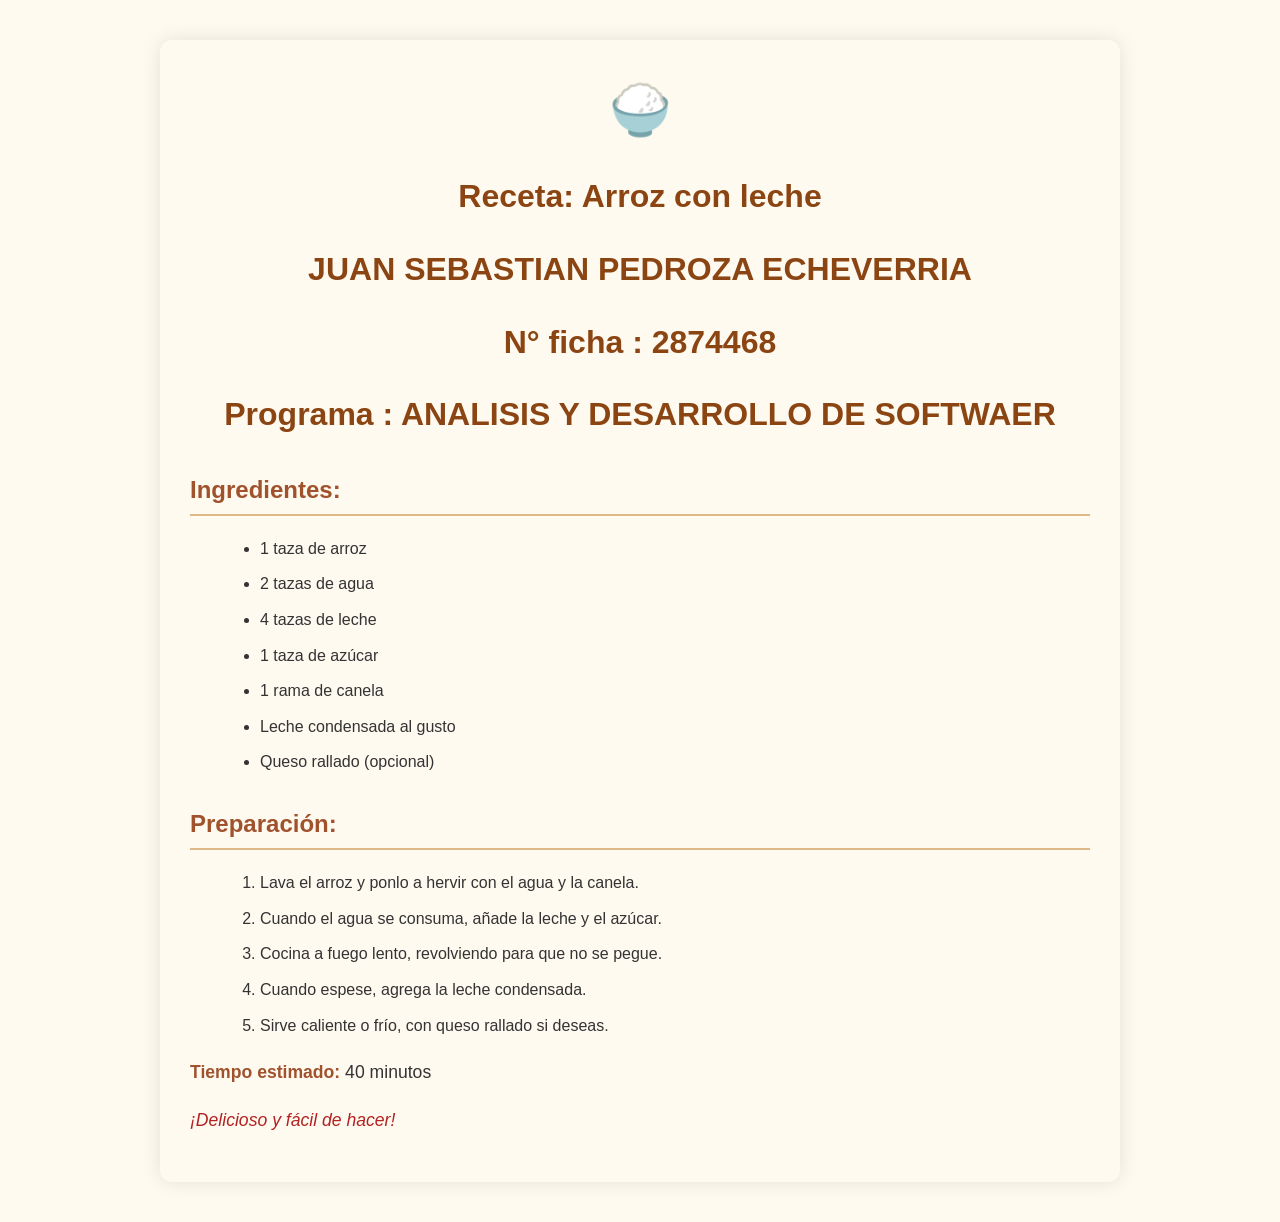
==== src/templates/index.html @ 8c2f3fe5 "Estructura actualizada: src, static, templates, css y otros cambios" ====
<!DOCTYPE html>
<html lang="es">
<head>
  <meta charset="UTF-8">
  <link rel="stylesheet" href="../static/index.css">
  <title>Receta: Arroz con leche- JUAN SEBASTIAN PEDROZA ECHEVERRIA</title>
</head>
<body>
  <h1>Receta: Arroz con leche</h1>
  <h1>JUAN SEBASTIAN PEDROZA ECHEVERRIA</h1>
  <H1>N° ficha : 2874468</H1>
  <h1>Programa : ANALISIS Y DESARROLLO DE SOFTWAER</h1>

  <h2>Ingredientes:</h2>
  <ul>
    <li>1 taza de arroz</li>
    <li>2 tazas de agua</li>
    <li>4 tazas de leche</li>
    <li>1 taza de azúcar</li>
    <li>1 rama de canela</li>
    <li>Leche condensada al gusto</li>
    <li>Queso rallado (opcional)</li>
  </ul>

  <h2>Preparación:</h2>
  <ol>
    <li>Lava el arroz y ponlo a hervir con el agua y la canela.</li>
    <li>Cuando el agua se consuma, añade la leche y el azúcar.</li>
    <li>Cocina a fuego lento, revolviendo para que no se pegue.</li>
    <li>Cuando espese, agrega la leche condensada.</li>
    <li>Sirve caliente o frío, con queso rallado si deseas.</li>
  </ol>

  <p><strong>Tiempo estimado:</strong> 40 minutos</p>
  <p><em>¡Delicioso y fácil de hacer!</em></p>
</body>
</html>
---- src/static/index.css ----
/* index.css */

body {
font-family: "Segoe UI", Tahoma, Geneva, Verdana, sans-serif;
background: #fffaf0;
color: #333;
max-width: 900px;
margin: 40px auto;
padding: 30px;
box-shadow: 0 0 20px rgba(0, 0, 0, 0.1);
border-radius: 12px;
line-height: 1.6;
}

h1 {
color: #8b4513;
text-align: center;
margin-bottom: 10px;
}

h2 {
color: #a0522d;
margin-top: 30px;
border-bottom: 2px solid #deb887;
padding-bottom: 5px;
}

ul,
ol {
margin-left: 30px;
}

li {
margin-bottom: 10px;
}

strong {
color: #a0522d;
}

em {
color: #b22222;
font-style: italic;
}

p {
font-size: 1.1em;
margin-top: 20px;
}

body::before {
content: "🍚";
font-size: 50px;
display: block;
text-align: center;
margin-bottom: 20px;
}

/* Responsive Design */
@media (max-width: 600px) {
body {
    margin: 20px;
    padding: 20px;
}

h1 {
    font-size: 1.4em;
}

h2 {
    font-size: 1.2em;
}

p {
    font-size: 1em;
}
}
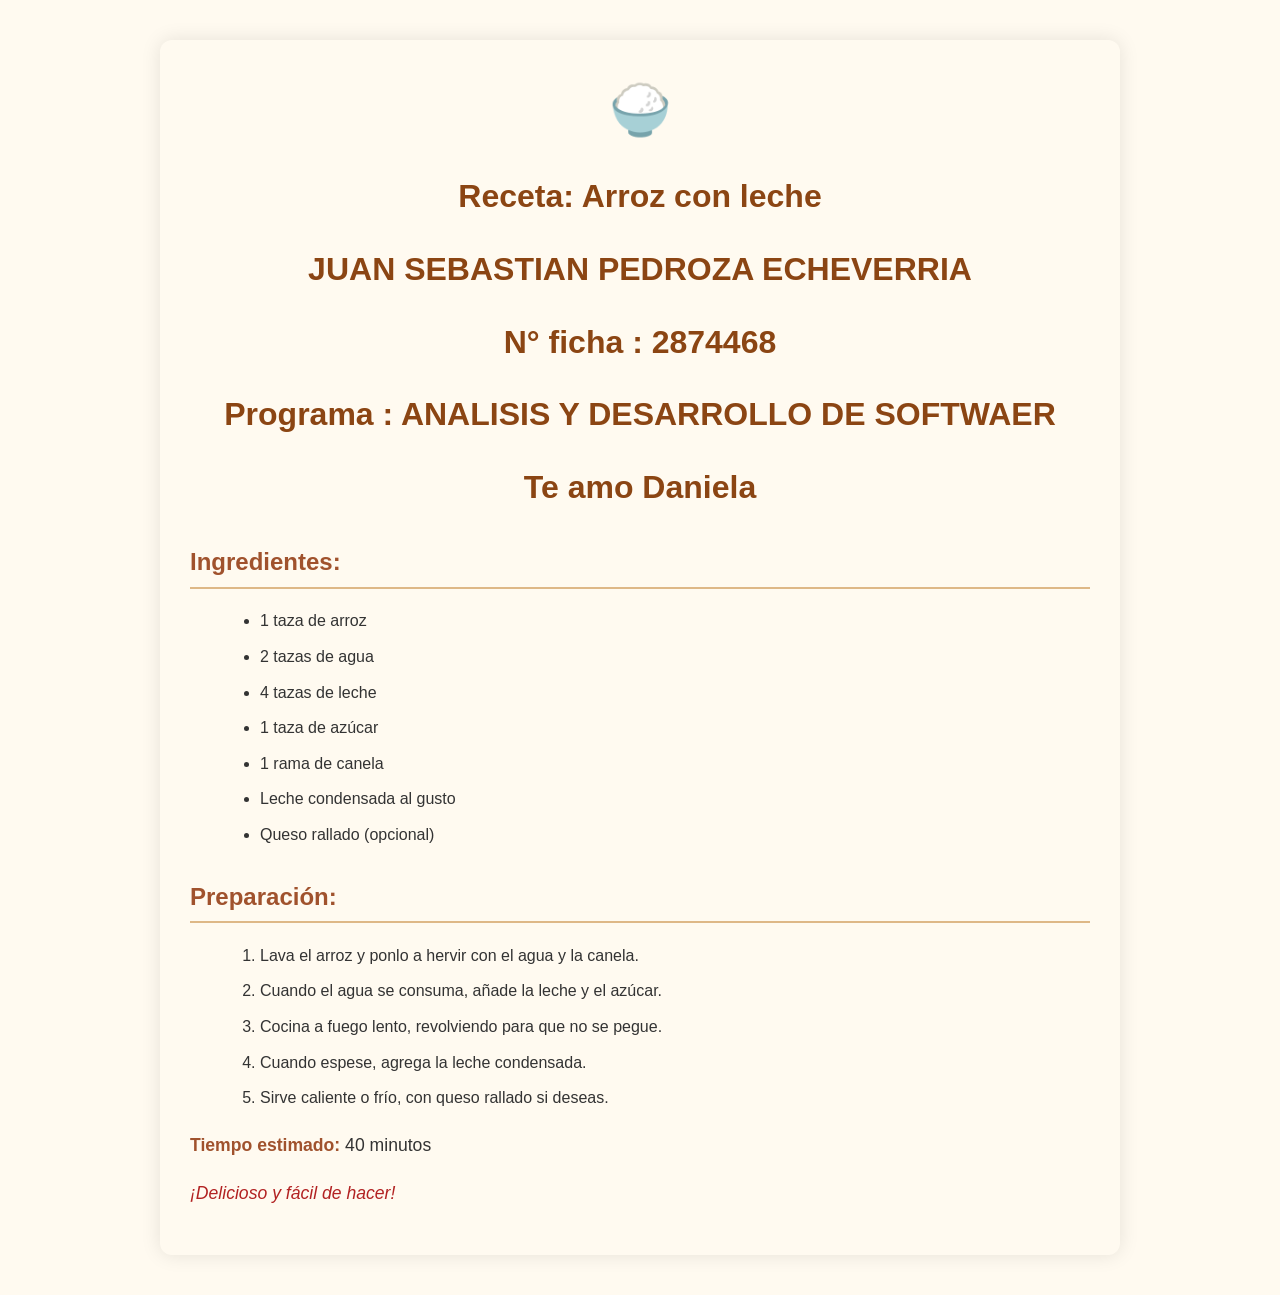
==== commit 8e24aede: "Cambio en la rama Andres_Gonzalez" ====
--- a/src/templates/index.html
+++ b/src/templates/index.html
@@ -10,6 +10,7 @@
   <h1>JUAN SEBASTIAN PEDROZA ECHEVERRIA</h1>
   <H1>N° ficha : 2874468</H1>
   <h1>Programa : ANALISIS Y DESARROLLO DE SOFTWAER</h1>
+  <h1>Te amo Daniela</h1>
 
   <h2>Ingredientes:</h2>
   <ul>
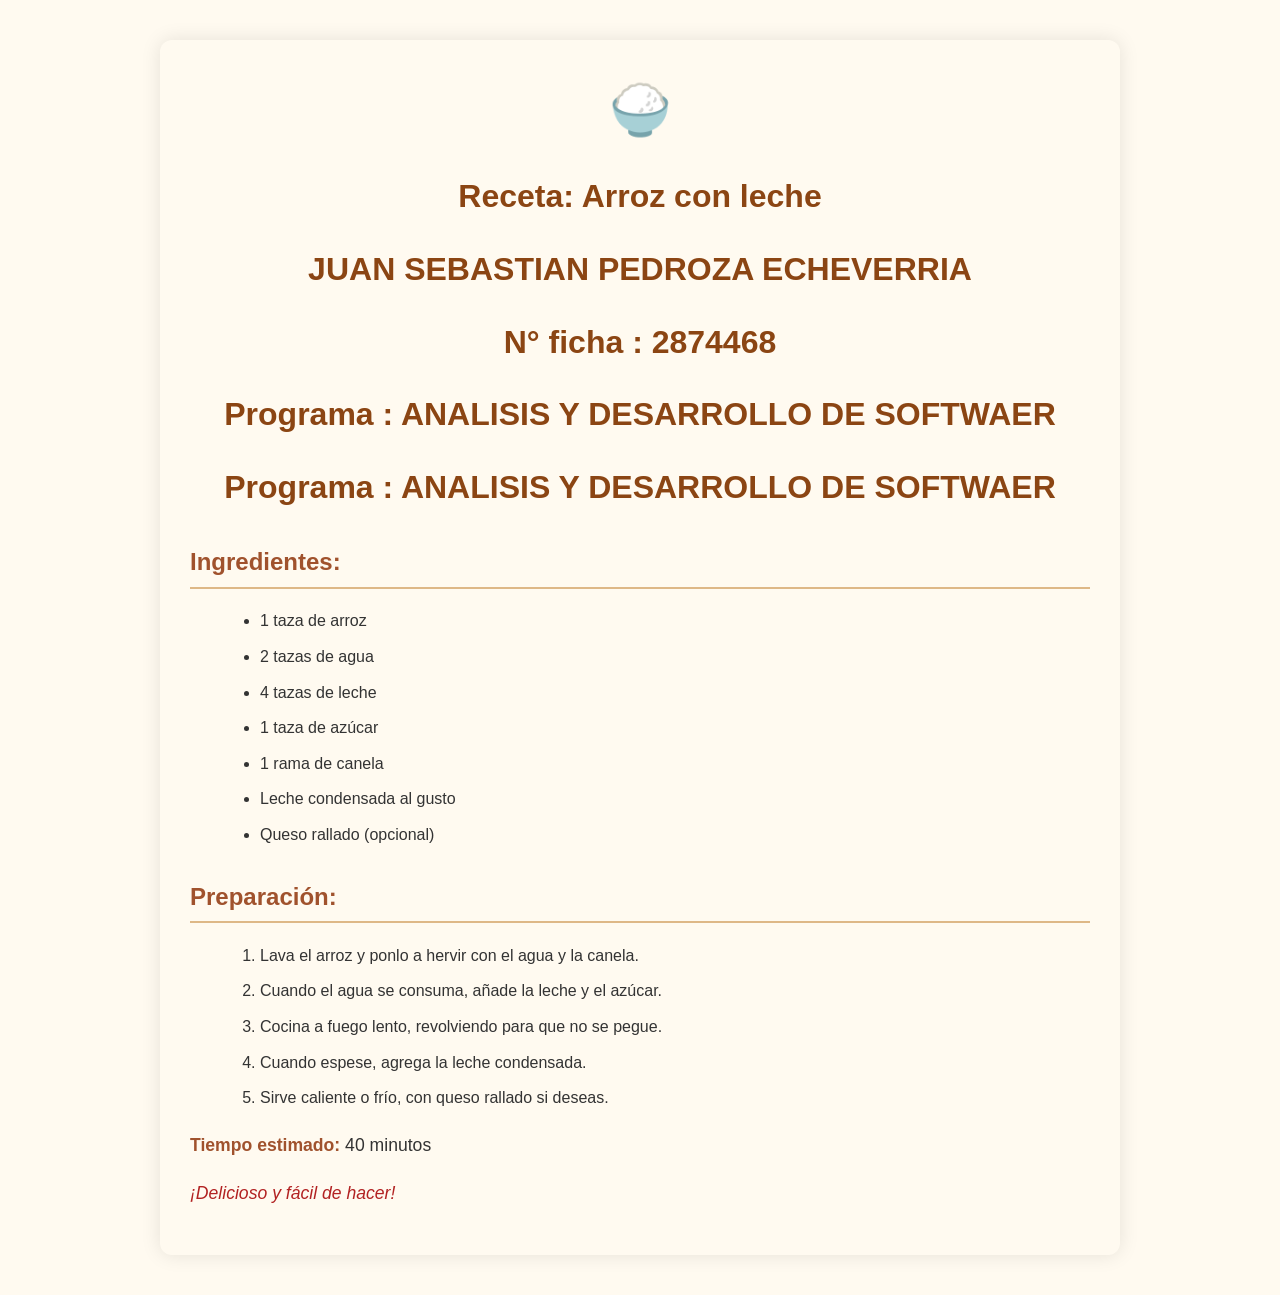
==== commit 0017819e: "cambio en la rama de sebastian" ====
--- a/src/templates/index.html
+++ b/src/templates/index.html
@@ -10,7 +10,8 @@
   <h1>JUAN SEBASTIAN PEDROZA ECHEVERRIA</h1>
   <H1>N° ficha : 2874468</H1>
   <h1>Programa : ANALISIS Y DESARROLLO DE SOFTWAER</h1>
-  <h1>Te amo Daniela</h1>
+  <h1>Programa : ANALISIS Y DESARROLLO DE SOFTWAER</h1>
+  
 
   <h2>Ingredientes:</h2>
   <ul>
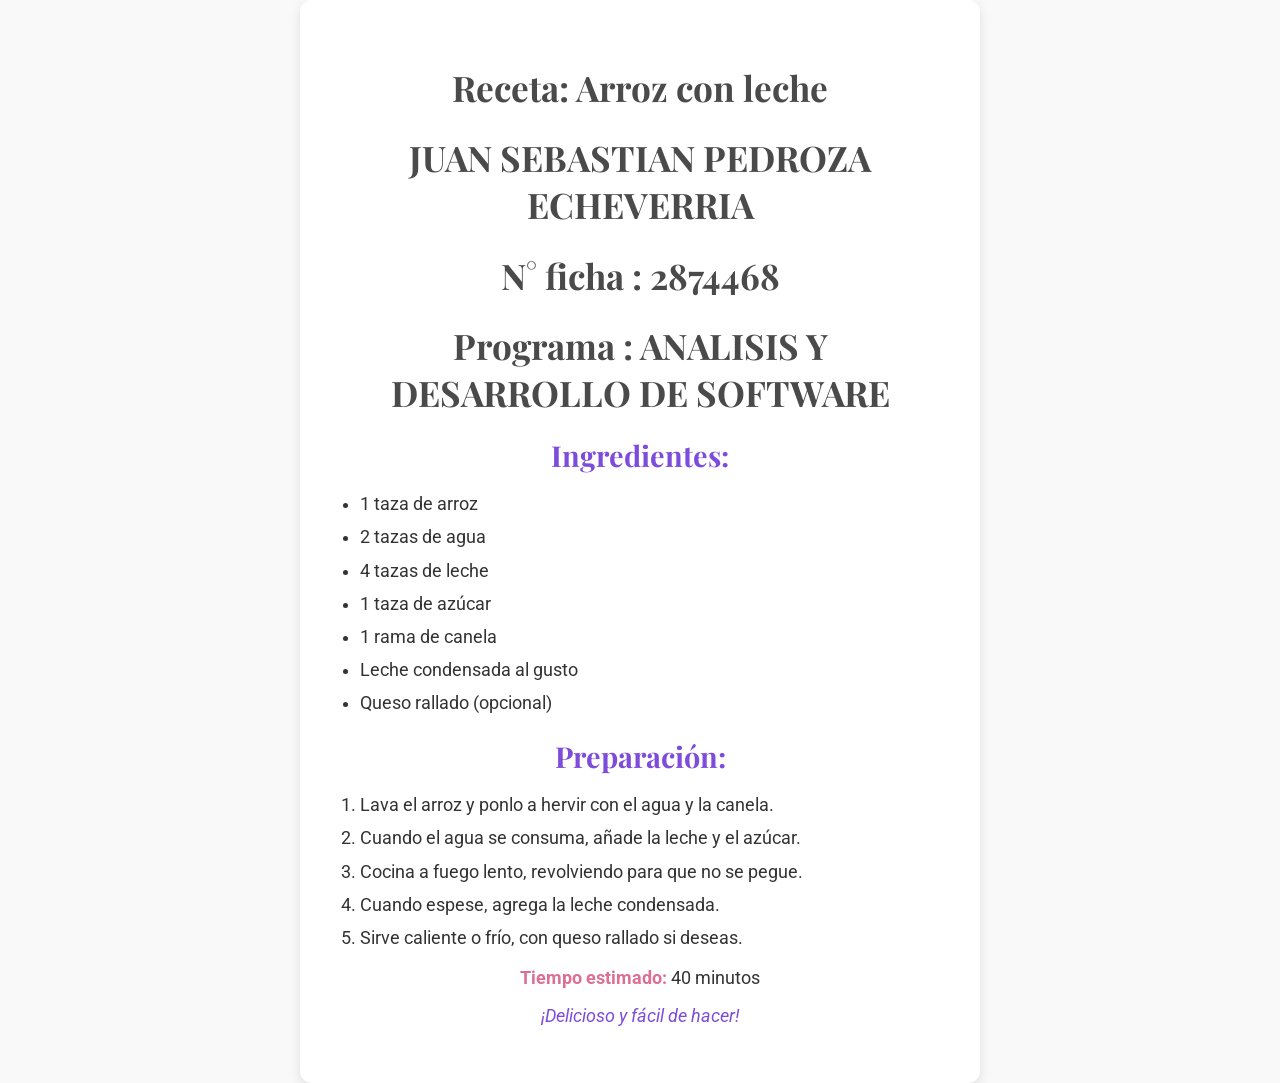
==== commit dc19c604: "Cambio Andres_Gonzalez" ====
--- a/src/templates/index.html
+++ b/src/templates/index.html
@@ -3,37 +3,37 @@
 <head>
   <meta charset="UTF-8">
   <link rel="stylesheet" href="../static/index.css">
-  <title>Receta: Arroz con leche- JUAN SEBASTIAN PEDROZA ECHEVERRIA</title>
+  <title>Receta: Arroz con leche - JUAN SEBASTIAN PEDROZA ECHEVERRIA</title>
 </head>
 <body>
-  <h1>Receta: Arroz con leche</h1>
-  <h1>JUAN SEBASTIAN PEDROZA ECHEVERRIA</h1>
-  <H1>N° ficha : 2874468</H1>
-  <h1>Programa : ANALISIS Y DESARROLLO DE SOFTWAER</h1>
-  <h1>Programa : ANALISIS Y DESARROLLO DE SOFTWAER</h1>
-  
+  <div> <!-- Este div es el contenedor principal -->
+    <h1>Receta: Arroz con leche</h1>
+    <h1>JUAN SEBASTIAN PEDROZA ECHEVERRIA</h1>
+    <h1>N° ficha : 2874468</h1>
+    <h1>Programa : ANALISIS Y DESARROLLO DE SOFTWARE</h1>
 
-  <h2>Ingredientes:</h2>
-  <ul>
-    <li>1 taza de arroz</li>
-    <li>2 tazas de agua</li>
-    <li>4 tazas de leche</li>
-    <li>1 taza de azúcar</li>
-    <li>1 rama de canela</li>
-    <li>Leche condensada al gusto</li>
-    <li>Queso rallado (opcional)</li>
-  </ul>
+    <h2>Ingredientes:</h2>
+    <ul>
+      <li>1 taza de arroz</li>
+      <li>2 tazas de agua</li>
+      <li>4 tazas de leche</li>
+      <li>1 taza de azúcar</li>
+      <li>1 rama de canela</li>
+      <li>Leche condensada al gusto</li>
+      <li>Queso rallado (opcional)</li>
+    </ul>
 
-  <h2>Preparación:</h2>
-  <ol>
-    <li>Lava el arroz y ponlo a hervir con el agua y la canela.</li>
-    <li>Cuando el agua se consuma, añade la leche y el azúcar.</li>
-    <li>Cocina a fuego lento, revolviendo para que no se pegue.</li>
-    <li>Cuando espese, agrega la leche condensada.</li>
-    <li>Sirve caliente o frío, con queso rallado si deseas.</li>
-  </ol>
+    <h2>Preparación:</h2>
+    <ol>
+      <li>Lava el arroz y ponlo a hervir con el agua y la canela.</li>
+      <li>Cuando el agua se consuma, añade la leche y el azúcar.</li>
+      <li>Cocina a fuego lento, revolviendo para que no se pegue.</li>
+      <li>Cuando espese, agrega la leche condensada.</li>
+      <li>Sirve caliente o frío, con queso rallado si deseas.</li>
+    </ol>
 
-  <p><strong>Tiempo estimado:</strong> 40 minutos</p>
-  <p><em>¡Delicioso y fácil de hacer!</em></p>
+    <p><strong>Tiempo estimado:</strong> 40 minutos</p>
+    <p><em>¡Delicioso y fácil de hacer!</em></p>
+  </div>
 </body>
 </html>
--- a/src/static/index.css
+++ b/src/static/index.css
@@ -1,77 +1,67 @@
-/* index.css */
+@import url('https://fonts.googleapis.com/css2?family=Playfair+Display:wght@400;700&family=Roboto:wght@300;400;700&display=swap');
 
 body {
-font-family: "Segoe UI", Tahoma, Geneva, Verdana, sans-serif;
-background: #fffaf0;
-color: #333;
-max-width: 900px;
-margin: 40px auto;
-padding: 30px;
-box-shadow: 0 0 20px rgba(0, 0, 0, 0.1);
-border-radius: 12px;
-line-height: 1.6;
+    font-family: 'Roboto', sans-serif;
+    background-color: #f9f9f9;
+    color: #333;
+    margin: 0;
+    padding: 0;
+    display: flex;
+    justify-content: center;
+    align-items: center;
+    min-height: 100vh;
 }
 
 h1 {
-color: #8b4513;
-text-align: center;
-margin-bottom: 10px;
+    font-family: 'Playfair Display', serif;
+    color: #4a4a4a;
+    font-size: 2.2em;
+    margin-bottom: 10px;
+    text-align: center;
 }
 
 h2 {
-color: #a0522d;
-margin-top: 30px;
-border-bottom: 2px solid #deb887;
-padding-bottom: 5px;
+    font-family: 'Playfair Display', serif;
+    color: #7d4cdb;
+    font-size: 1.8em;
+    margin-top: 20px;
+    margin-bottom: 10px;
+    text-align: center;
 }
 
-ul,
-ol {
-margin-left: 30px;
+ul, ol {
+    margin-left: 20px;
+    padding-left: 0;
 }
 
 li {
-margin-bottom: 10px;
+    font-size: 1.1em;
+    margin-bottom: 5px;
+    line-height: 1.6;
 }
 
+p {
+    font-size: 1.1em;
+    margin-top: 15px;
+    text-align: center;
+}
+
+/* Caja principal */
+body > div {
+    background-color: #ffffff;
+    padding: 40px;
+    border-radius: 12px;
+    box-shadow: 0 4px 12px rgba(0, 0, 0, 0.1);
+    max-width: 600px;
+}
+
+/* Resaltado de tiempo estimado */
 strong {
-color: #a0522d;
+    color: #db7093;
+    font-weight: bold;
 }
 
 em {
-color: #b22222;
-font-style: italic;
+    color: #7d4cdb;
+    font-style: italic;
 }
-
-p {
-font-size: 1.1em;
-margin-top: 20px;
-}
-
-body::before {
-content: "🍚";
-font-size: 50px;
-display: block;
-text-align: center;
-margin-bottom: 20px;
-}
-
-/* Responsive Design */
-@media (max-width: 600px) {
-body {
-    margin: 20px;
-    padding: 20px;
-}
-
-h1 {
-    font-size: 1.4em;
-}
-
-h2 {
-    font-size: 1.2em;
-}
-
-p {
-    font-size: 1em;
-}
-}
